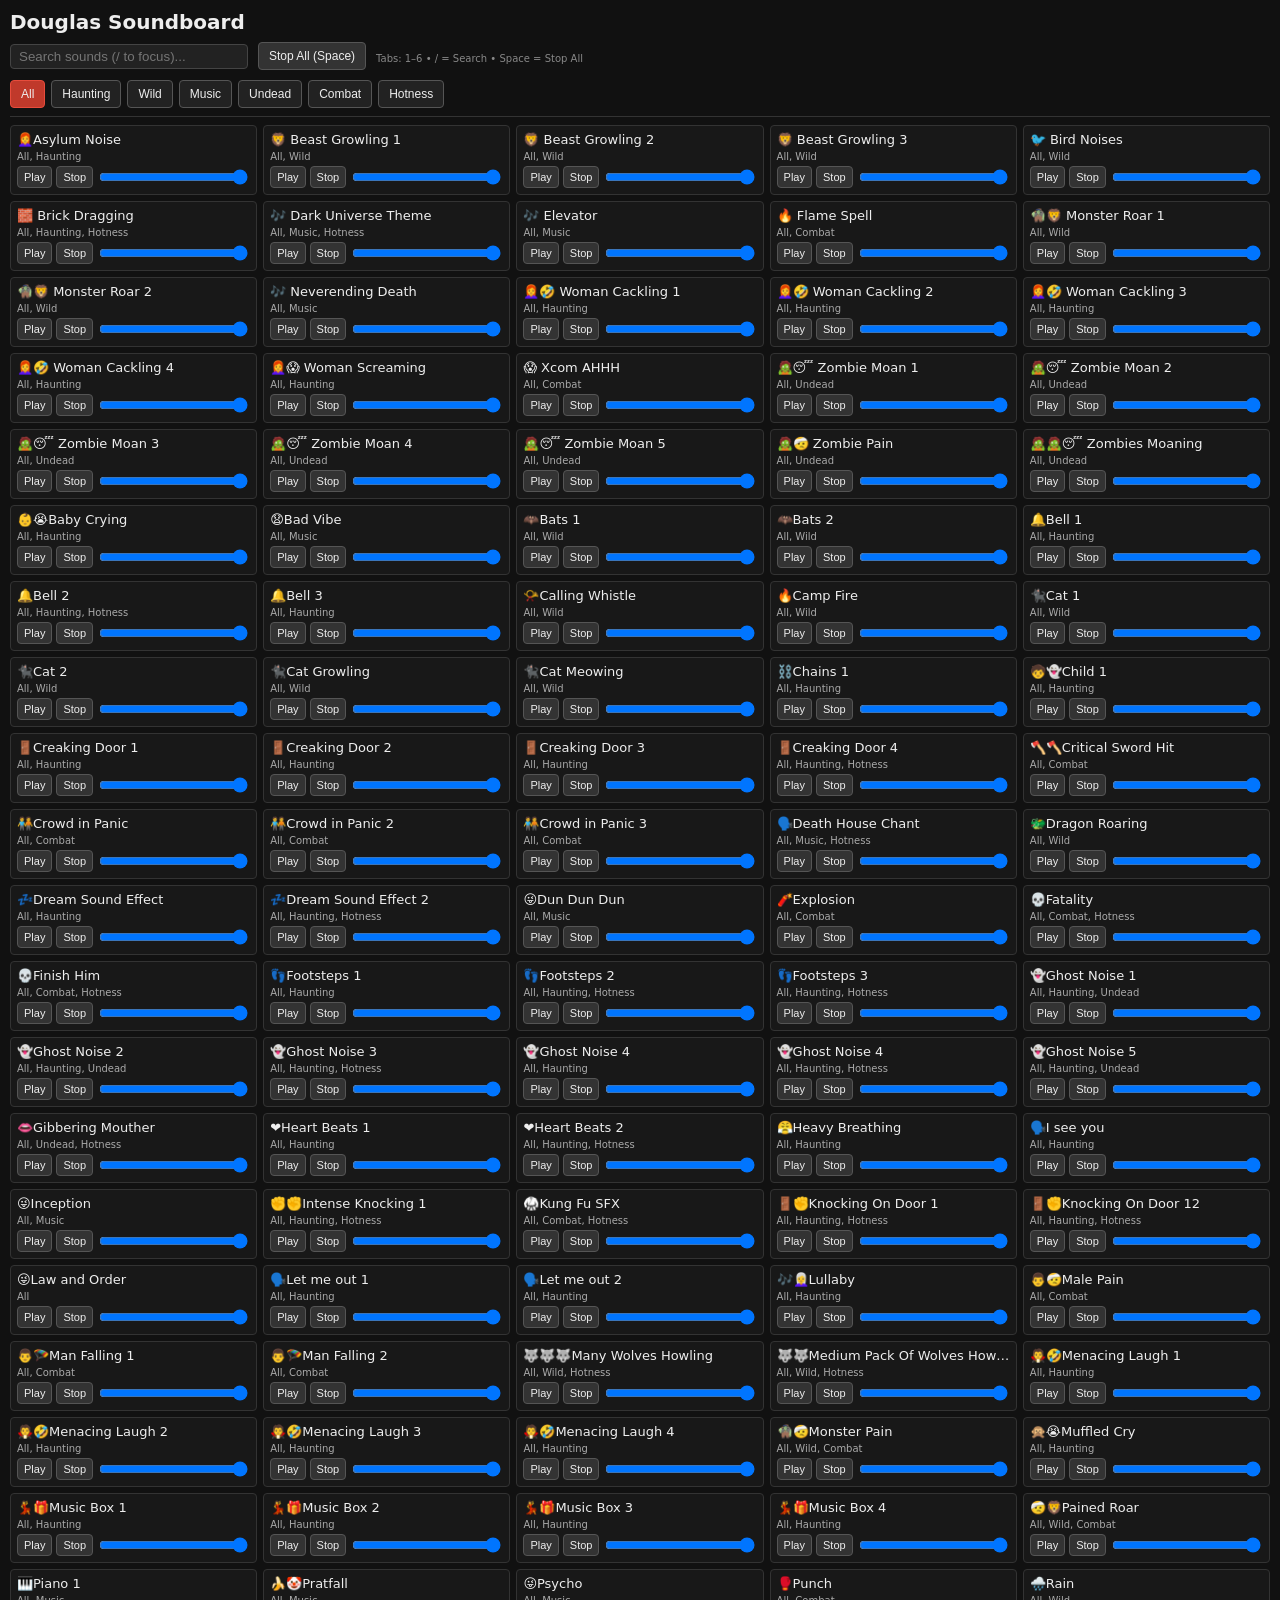
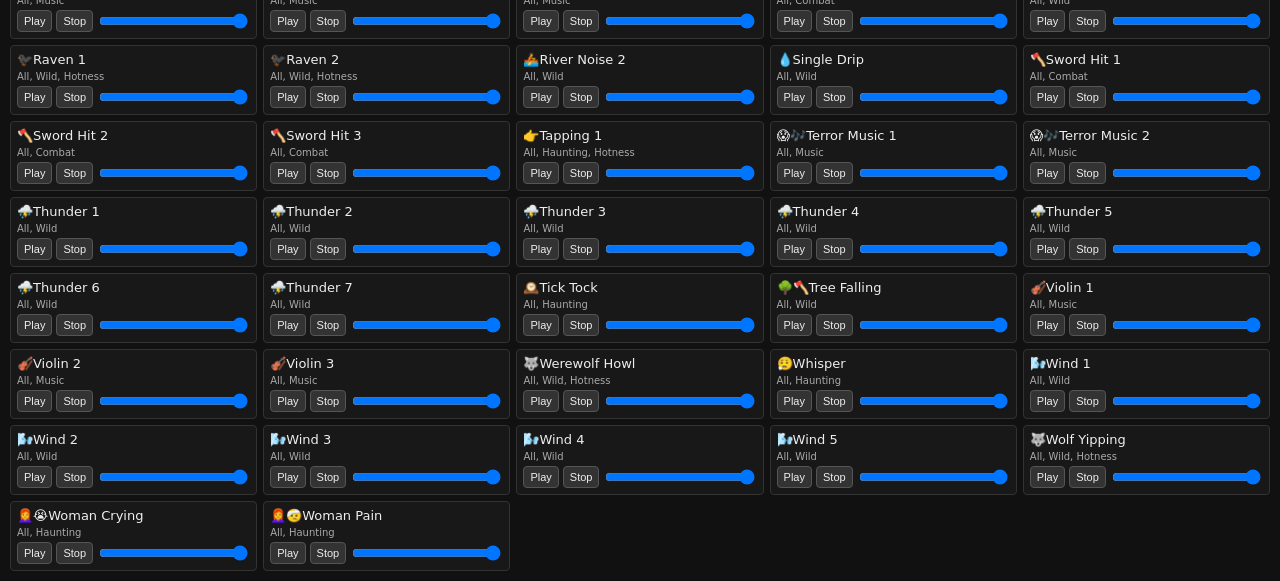
==== index.html @ 71f49f40 "Add files via upload" ====
<!DOCTYPE html>
<html lang="en">
<head>
  <meta charset="UTF-8" />
  <title>Douglas Soundboard</title>
  <style>
    body {
      background: #111;
      color: #eee;
      font-family: system-ui, -apple-system, BlinkMacSystemFont, "Segoe UI", sans-serif;
      margin: 10px;
    }

    h1 {
      margin: 0 0 8px 0;
      font-size: 20px;
    }

    .top-bar {
      display: flex;
      align-items: center;
      gap: 10px;
      margin-bottom: 10px;
      flex-wrap: wrap;
    }

    .search-input {
      padding: 4px 8px;
      border-radius: 4px;
      border: 1px solid #444;
      background: #222;
      color: #eee;
      min-width: 220px;
    }

    .button {
      padding: 6px 10px;
      border-radius: 4px;
      border: 1px solid #555;
      background: #333;
      color: #eee;
      cursor: pointer;
      font-size: 12px;
    }

    .button:hover {
      background: #555;
    }

    .tabs {
      display: flex;
      gap: 6px;
      margin-bottom: 8px;
      flex-wrap: wrap;
    }

    .tab-button {
      padding: 6px 10px;
      border-radius: 4px;
      border: 1px solid #555;
      background: #222;
      color: #eee;
      cursor: pointer;
      font-size: 12px;
    }

    .tab-button.active {
      background: #c0392b;
      border-color: #e74c3c;
    }

    .tab-button:hover {
      background: #444;
    }

    .content {
      border-top: 1px solid #333;
      padding-top: 8px;
    }

    .tab-content {
      display: none;
      gap: 6px;
      grid-template-columns: repeat(auto-fill, minmax(220px, 1fr));
    }

    .tab-content.active {
      display: grid;
    }

    .sound-card {
      background: #181818;
      border: 1px solid #333;
      border-radius: 4px;
      padding: 6px;
      display: flex;
      flex-direction: column;
      gap: 4px;
    }

    .sound-title {
      font-size: 13px;
      white-space: nowrap;
      overflow: hidden;
      text-overflow: ellipsis;
    }

    .sound-groups {
      font-size: 10px;
      color: #aaa;
    }

    .sound-controls {
      display: flex;
      align-items: center;
      gap: 4px;
    }

    .sound-controls .button {
      padding: 4px 6px;
      font-size: 11px;
    }

    .volume-slider {
      flex: 1;
    }

    .hint {
      font-size: 10px;
      color: #888;
      margin-top: 4px;
    }
  </style>
</head>
<body>
  <h1>Douglas Soundboard</h1>

  <div class="top-bar">
    <input id="search" class="search-input" type="text" placeholder="Search sounds (/ to focus)..." />
    <button class="button" onclick="stopAll()">Stop All (Space)</button>
    <span class="hint">Tabs: 1–6 • / = Search • Space = Stop All</span>
  </div>

  <div id="tabs" class="tabs"></div>

  <div class="content" id="content"></div>

  <script>
    // MASTER LIST – from your table
    // Assumes files are in the same folder; prepend a path if needed, e.g. "sounds/Baby Crying.mp3"
    const sounds = [
    { file: "Asylum Noise-girls.mp3", title: "👩‍🦰Asylum Noise", groups: ["All", "Haunting"] },
		{ file: "beast-growling-463211.mp3", title: "🦁 Beast Growling 1", groups: ["All", "Wild"] },
		{ file: "guttural-snarl-454250.mp3", title: "🦁 Beast Growling 2", groups: ["All", "Wild"] },
		{ file: "monster-growl-410553.mp3", title: "🦁 Beast Growling 3", groups: ["All", "Wild"] },
		{ file: "New-Forest Birds.wav", title: "🐦 Bird Noises", groups: ["All", "Wild"] },
		{ file: "brick-dragged-across-floor-463198.mp3", title: "🧱 Brick Dragging", groups: ["All", "Haunting", "Hotness"] },
		{ file: "Dark Universe Theme.mp3", title: "🎶 Dark Universe Theme", groups: ["All", "Music", "Hotness"] },
		{ file: "Elevator.mp3", title: "🎶 Elevator", groups: ["All", "Music"] },
		{ file: "elemental-spell-impact-flame-448566.mp3", title: "🔥 Flame Spell", groups: ["All", "Combat"] },
		{ file: "New-Monster Roar.wav", title: "🧌🦁 Monster Roar 1", groups: ["All", "Wild"] },
		{ file: "New-Monstor Roar 2.wav", title: "🧌🦁 Monster Roar 2", groups: ["All", "Wild"] },
		{ file: "Neverending Death.mp3", title: "🎶 Neverending Death", groups: ["All", "Music"] },
		{ file: "New-female Laugh 2.mp3", title: "‍👩‍🦰🤣 Woman Cackling 1", groups: ["All", "Haunting"] },
		{ file: "New-Female Laugh.mp3", title: "‍👩‍🦰🤣 Woman Cackling 2", groups: ["All", "Haunting"] },
		{ file: "evil-girl-laughing-401720.mp3", title: "‍👩‍🦰🤣 Woman Cackling 3", groups: ["All", "Haunting"] },
		{ file: "witch-laugh-401713.mp3", title: "‍👩‍🦰🤣 Woman Cackling 4", groups: ["All", "Haunting"] },
		{ file: "Scream 1.mp3", title: "‍👩‍🦰😱 Woman Screaming", groups: ["All", "Haunting"] },
		{ file: "XCOM AHHH.wav", title: "😱 Xcom AHHH", groups: ["All", "Combat"] },
		{ file: "New Zombie.wav", title: "🧟😴 Zombie Moan 1", groups: ["All", "Undead"] },
		{ file: "New-Zombie.mp3", title: "🧟😴 Zombie Moan 2", groups: ["All", "Undead"] },
		{ file: "free-zombie-moan-sounds-54824.mp3", title: "🧟😴 Zombie Moan 3", groups: ["All", "Undead"] },
		{ file: "vampire-67336.mp3", title: "🧟😴 Zombie Moan 4", groups: ["All", "Undead"] },
		{ file: "zombie-sfx-450450.mp3", title: "🧟😴 Zombie Moan 5", groups: ["All", "Undead"] },
		{ file: "New Zombie Pain.wav", title: "🧟🤕 Zombie Pain", groups: ["All", "Undead"] },
		{ file: "zombiesmoaningnofx-33905.mp3", title: "🧟🧟😴 Zombies Moaning", groups: ["All", "Undead"] },
		{ file: "Baby Crying.mp3", title: "👶😭Baby Crying", groups: ["All", "Haunting"] },
		{ file: "New-Bad Vibe.mp3", title: "😧Bad Vibe", groups: ["All", "Music"] },
		{ file: "Bats 1.mp3", title: "🦇Bats 1", groups: ["All", "Wild"] },
		{ file: "Bats 2.mp3", title: "🦇Bats 2", groups: ["All", "Wild"] },
		{ file: "Bell 1.mp3", title: "🔔Bell 1", groups: ["All", "Haunting"] },
		{ file: "New-Bell.mp3", title: "🔔Bell 2", groups: ["All", "Haunting", "Hotness"] },
		{ file: "New-Church Bell.wav", title: "🔔Bell 3", groups: ["All", "Haunting"] },
    { file: "Calling Whistle.mp3", title: "📯Calling Whistle", groups: ["All", "Wild"] },
		{ file: "New-Campfire.mp3", title: "🔥Camp Fire", groups: ["All", "Wild"] },
		{ file: "Cat 1.mp3", title: "🐈‍⬛Cat 1", groups: ["All", "Wild"] },
		{ file: "meow-sfx-405456.mp3", title: "🐈‍⬛Cat 2", groups: ["All", "Wild"] },
		{ file: "New-Cast Growling.mp3", title: "🐈‍⬛Cat Growling", groups: ["All", "Wild"] },
		{ file: "New-Cat Meow.mp3", title: "🐈‍⬛Cat Meowing", groups: ["All", "Wild"] },
		{ file: "Chains 1.mp3", title: "⛓️Chains 1", groups: ["All", "Haunting"] },
		{ file: "Child 1.mp3", title: "🧒👻Child 1", groups: ["All", "Haunting"] },
		{ file: "Creaking Door Spooky 1.mp3", title: "🚪Creaking Door  1", groups: ["All", "Haunting"] },
		{ file: "Creaking Door Spooky 2.mp3", title: "🚪Creaking Door 2", groups: ["All", "Haunting"] },
		{ file: "Creaking Door Spooky 3.mp3", title: "🚪Creaking Door 3", groups: ["All", "Haunting"] },
		{ file: "Old Door Creaking.mp3", title: "🚪Creaking Door 4", groups: ["All", "Haunting", "Hotness"] },
		{ file: "New-Sword Critical Hit.wav", title: "🪓🪓Critical Sword Hit", groups: ["All", "Combat"] },
    { file: "Crowd-in-panic.mp3", title: "🧑‍🤝‍🧑Crowd in Panic", groups: ["All", "Combat"] },
    { file: "crowd-panic-fear.mp3", title: "🧑‍🤝‍🧑Crowd in Panic 2", groups: ["All", "Combat"] },
    { file: "crowd panic.mp3", title: "🧑‍🤝‍🧑Crowd in Panic 3", groups: ["All", "Combat"] },
    { file: "He is ancient He is the land.mp3", title: "🗣️Death House Chant", groups: ["All", "Music", "Hotness"] },
		{ file: "Dragon Roaring.mp3", title: "🐲Dragon Roaring", groups: ["All", "Wild"] },
    { file: "dream-sound-effect.mp3", title: "💤Dream Sound Effect", groups: ["All", "Haunting"] },
    { file: "dream-sound-effect-downscaled.mp3", title: "💤Dream Sound Effect 2", groups: ["All", "Haunting", "Hotness"] },
		{ file: "Dun Dun Dun.mp3", title: "😜Dun Dun Dun", groups: ["All", "Music"] },
		{ file: "New-Explosion.wav", title: "🧨Explosion", groups: ["All", "Combat"] },
    { file: "Fatality.mp3", title: "💀Fatality", groups: ["All", "Combat", "Hotness"] },
    { file: "mortal_kombat_2_finish_him.mp3", title: "💀Finish Him", groups: ["All", "Combat", "Hotness"] },
		{ file: "Footsteps.mp3", title: "👣Footsteps 1", groups: ["All", "Haunting"] },
		{ file: "New Foot steps.mp3", title: "👣Footsteps 2", groups: ["All", "Haunting", "Hotness"] },
		{ file: "New Foot steps 2.mp3", title: "👣Footsteps 3", groups: ["All", "Haunting", "Hotness"] },
		{ file: "Ghost Noise 1.mp3", title: "👻Ghost Noise 1", groups: ["All", "Haunting", "Undead"] },
		{ file: "Ghost Noise 2.mp3", title: "👻Ghost Noise 2", groups: ["All", "Haunting", "Undead"] },
		{ file: "New-Ghost.mp3", title: "👻Ghost Noise 3", groups: ["All", "Haunting", "Hotness"] },
		{ file: "New_Ghost 2.mp3", title: "👻Ghost Noise 4", groups: ["All", "Haunting"] },
		{ file: "New_Ghost 2.mp3", title: "👻Ghost Noise 4", groups: ["All", "Haunting", "Hotness"] },
		{ file: "ghostly-moaning-256453.mp3", title: "👻Ghost Noise 5", groups: ["All", "Haunting", "Undead"] },
		{ file: "gibbering-mouther-shriek-98620.mp3", title: "👄Gibbering Mouther", groups: ["All", "Undead", "Hotness"] },
		{ file: "Heart Beats.mp3", title: "❤️Heart Beats 1", groups: ["All", "Haunting"] },
		{ file: "New-Heartbeat.mp3", title: "❤️Heart Beats 2", groups: ["All", "Haunting", "Hotness"] },
		{ file: "New-Breathing.mp3", title: "😤Heavy Breathing", groups: ["All", "Haunting"] },
		{ file: "i-see-you-creepy-ghost-whisper-401711.mp3", title: "🗣️I see you", groups: ["All", "Haunting"] },
		{ file: "Inception.mp3", title: "😜Inception", groups: ["All", "Music"] },
		{ file: "Intense Knocking 1.mp3", title: "✊✊Intense Knocking 1", groups: ["All", "Haunting", "Hotness"] },
    { file: "kungfu4.mp3", title: "🥋Kung Fu SFX", groups: ["All", "Combat", "Hotness"] },
		{ file: "Knocking On Door 1.mp3", title: "🚪✊Knocking On Door 1", groups: ["All", "Haunting", "Hotness"] },
		{ file: "Knocking On Door 2.mp3", title: "🚪✊Knocking On Door 12", groups: ["All", "Haunting", "Hotness"] },
		{ file: "Law and Order.mp3", title: "😜Law and Order", groups: ["All"] },
		{ file: "let-me-out-1-85865.mp3", title: "🗣️Let me out 1", groups: ["All", "Haunting"] },
		{ file: "let-me-out.mp3", title: "🗣️Let me out 2", groups: ["All", "Haunting"] },
		{ file: "strange-lullaby-28691.mp3", title: "🎶👩‍🦳Lullaby", groups: ["All", "Haunting"] },
		{ file: "New-Male Pain.wav", title: "👨🤕Male Pain", groups: ["All", "Combat"] },
		{ file: "New-Man Falling 2.mp3", title: "👨🪂Man Falling 1", groups: ["All", "Combat"] },
		{ file: "New-Man Falling.mp3", title: "👨🪂Man Falling 2", groups: ["All", "Combat"] },
		{ file: "Many Wolves Howling.mp3", title: "🐺🐺🐺Many Wolves Howling", groups: ["All", "Wild", "Hotness"] },
		{ file: "Medium Pack Of Wolves Howling.mp3", title: "🐺🐺Medium Pack Of Wolves Howling", groups: ["All", "Wild", "Hotness"] },
		{ file: "New-Laugh 2.mp3", title: "🧛🤣Menacing Laugh 1", groups: ["All", "Haunting"] },
		{ file: "New-Laugh.mp3", title: "🧛🤣Menacing Laugh 2", groups: ["All", "Haunting"] },
		{ file: "sinister-laugh-431478.mp3", title: "🧛🤣Menacing Laugh 3", groups: ["All", "Haunting"] },
		{ file: "wicked-evil-laugh-431489.mp3", title: "🧛🤣Menacing Laugh 4", groups: ["All", "Haunting"] },
		{ file: "New-Creature Pain.wav", title: "🧌🤕Monster Pain", groups: ["All", "Wild", "Combat"] },
		{ file: "New-Muffled Cry.mp3", title: "🙊😭Muffled Cry", groups: ["All", "Haunting"] },
		{ file: "New-Music Box 2.mp3", title: "💃🎁Music Box 1", groups: ["All", "Haunting"] },
		{ file: "New-Music Box 3.mp3", title: "💃🎁Music Box 2", groups: ["All", "Haunting"] },
		{ file: "New-Music Box.mp3", title: "💃🎁Music Box 3", groups: ["All", "Haunting"] },
		{ file: "scary-music-box-untuned-427401.mp3", title: "💃🎁Music Box 4", groups: ["All", "Haunting"] },
		{ file: "New-Pained Roar.wav", title: "🤕🦁Pained Roar", groups: ["All", "Wild", "Combat"] },
		{ file: "Piano 1.mp3", title: "🎹Piano 1", groups: ["All", "Music"] },
		{ file: "New-Pratfall.wav", title: "🍌🤡Pratfall", groups: ["All", "Music"] },
		{ file: "Psycho.mp3", title: "😜Psycho", groups: ["All", "Music"] },
		{ file: "New-Punch.wav", title: "🥊Punch", groups: ["All", "Combat"] },
		{ file: "New-Rain.wav", title: "🌧️Rain", groups: ["All", "Wild"] },
		{ file: "Raven 1.mp3", title: "🐦‍⬛Raven 1", groups: ["All", "Wild", "Hotness"] },
		{ file: "Raven 2.mp3", title: "🐦‍⬛Raven 2", groups: ["All", "Wild", "Hotness"] },
		{ file: "New-River.wav", title: "🚣River Noise 2", groups: ["All", "Wild"] },
		{ file: "New-Wet Plop.wav", title: "💧Single Drip", groups: ["All", "Wild"] },
		{ file: "New-Sword Hit 2.mp3", title: "🪓Sword Hit 1", groups: ["All", "Combat"] },
		{ file: "New-Sword Hit.wav", title: "🪓Sword Hit 2", groups: ["All", "Combat"] },
		{ file: "New-Flesh.mp3", title: "🪓Sword Hit 3", groups: ["All", "Combat"] },
		{ file: "Tapping 1.mp3", title: "👉Tapping 1", groups: ["All", "Haunting", "Hotness"] },
		{ file: "New-Terror.wav", title: "😱🎶Terror Music 1", groups: ["All", "Music"] },
		{ file: "New-Transition 2.wav", title: "😱🎶Terror Music 2", groups: ["All", "Music"] },
		{ file: "Thunder 1.mp3", title: "⛈️Thunder 1", groups: ["All", "Wild"] },
		{ file: "Thunder 2.mp3", title: "⛈️Thunder 2", groups: ["All", "Wild"] },
		{ file: "Thunder 3.mp3", title: "⛈️Thunder 3", groups: ["All", "Wild"] },
		{ file: "Thunder 4.mp3", title: "⛈️Thunder 4", groups: ["All", "Wild"] },
		{ file: "Thunder 5.mp3", title: "⛈️Thunder 5", groups: ["All", "Wild"] },
		{ file: "Thunder 6.mp3", title: "⛈️Thunder 6", groups: ["All", "Wild"] },
		{ file: "dry-thunder-rumble-459101.mp3", title: "⛈️Thunder 7", groups: ["All", "Wild"] },
		{ file: "New-Tick Tock.wav", title: "🕰️Tick Tock", groups: ["All", "Haunting"] },
		{ file: "New-Tree Falling.mp3", title: "🌳🪓Tree Falling", groups: ["All", "Wild"] },
		{ file: "Violin 1.mp3", title: "🎻Violin 1", groups: ["All", "Music"] },
		{ file: "Violin 2.mp3", title: "🎻Violin 2", groups: ["All", "Music"] },
		{ file: "Violin 3.mp3", title: "🎻Violin 3", groups: ["All", "Music"] },
		{ file: "Werewolf Howl.mp3", title: "🐺Werewolf Howl", groups: ["All", "Wild", "Hotness"] },
		{ file: "New-Whisper.mp3", title: "😮‍💨Whisper", groups: ["All", "Haunting"] },
		{ file: "Wind 1.mp3", title: "🌬️Wind 1", groups: ["All", "Wild"] },
		{ file: "New-Wind.mp3", title: "🌬️Wind 2", groups: ["All", "Wild"] },
		{ file: "cemetery-wind-467488.mp3", title: "🌬️Wind 3", groups: ["All", "Wild"] },
		{ file: "spooky-wind-429221.mp3", title: "🌬️Wind 4", groups: ["All", "Wild"] },
		{ file: "winter-landscape-447500.mp3", title: "🌬️Wind 5", groups: ["All", "Wild"] },
		{ file: "Wolf Yipping.mp3", title: "🐺Wolf Yipping", groups: ["All", "Wild", "Hotness"] },
		{ file: "Crying.mp3", title: "👩‍🦰😭Woman Crying", groups: ["All", "Haunting"] },
		{ file: "New-Female Pain.wav", title: "👩‍🦰🤕Woman Pain", groups: ["All", "Haunting"] }
    ];

    const GROUP_ORDER = ["All", "Haunting", "Wild", "Music", "Undead", "Combat", "Hotness"];

    const audioState = new Map(); // key: index, value: { audio, volume }

    function getOrCreateAudio(index) {
      let state = audioState.get(index);
      if (!state) {
        const audio = new Audio(sounds[index].file);
        audio.volume = 1;
        state = { audio, volume: 1 };
        audioState.set(index, state);
      }
      return state;
    }

    function playSound(index) {
      const state = getOrCreateAudio(index);
      state.audio.currentTime = 0;
      state.audio.play();
    }

    function stopSound(index) {
      const state = audioState.get(index);
      if (state) {
        state.audio.pause();
        state.audio.currentTime = 0;
      }
    }

    function setVolume(index, value) {
      const state = getOrCreateAudio(index);
      state.volume = value;
      state.audio.volume = value;
    }

    function stopAll() {
      audioState.forEach(state => {
        state.audio.pause();
        state.audio.currentTime = 0;
      });
    }

    function buildUI() {
      const tabsDiv = document.getElementById("tabs");
      const contentDiv = document.getElementById("content");

      // Determine which groups actually exist
      const groupsPresent = new Set();
      sounds.forEach(s => s.groups.forEach(g => groupsPresent.add(g)));

      const groups = GROUP_ORDER.filter(g => groupsPresent.has(g));

      // Build tabs
      tabsDiv.innerHTML = groups.map((g, i) =>
        `<button class="tab-button" data-group="${g}" onclick="showTab('${g}')" data-index="${i}">${g}</button>`
      ).join("");

      // Build content per group
      contentDiv.innerHTML = groups.map(g => {
        const groupSounds = sounds
          .map((s, idx) => ({ ...s, idx }))
          .filter(s => s.groups.includes(g));

        const cards = groupSounds.map(s => `
          <div class="sound-card" data-sound-index="${s.idx}">
            <div class="sound-title" title="${s.title}">${s.title}</div>
            <div class="sound-groups">${s.groups.join(", ")}</div>
            <div class="sound-controls">
              <button class="button" onclick="playSound(${s.idx})">Play</button>
              <button class="button" onclick="stopSound(${s.idx})">Stop</button>
              <input class="volume-slider" type="range" min="0" max="1" step="0.01"
                     value="1" oninput="setVolume(${s.idx}, parseFloat(this.value))" />
            </div>
          </div>
        `).join("");

        return `<div class="tab-content" id="tab-${g}">${cards}</div>`;
      }).join("");

      if (groups.length > 0) {
        showTab(groups[0]);
      }
    }

    function showTab(group) {
      const allTabs = document.querySelectorAll(".tab-button");
      const allContents = document.querySelectorAll(".tab-content");

      allTabs.forEach(btn => {
        btn.classList.toggle("active", btn.getAttribute("data-group") === group);
      });

      allContents.forEach(div => {
        div.classList.toggle("active", div.id === `tab-${group}`);
      });

      currentTab = group;
    }

    let currentTab = null;

    function applySearch() {
      const query = document.getElementById("search").value.trim().toLowerCase();

      const allCards = document.querySelectorAll(".sound-card");
      if (!query) {
        // Show all cards in the active tab
        allCards.forEach(card => {
          card.style.display = "";
        });
        return;
      }

      allCards.forEach(card => {
        const idx = parseInt(card.getAttribute("data-sound-index"), 10);
        const s = sounds[idx];
        const haystack = (s.title + " " + s.file + " " + s.groups.join(" ")).toLowerCase();
        card.style.display = haystack.includes(query) ? "" : "none";
      });
    }

    // Keyboard shortcuts
    document.addEventListener("keydown", (e) => {
      const activeElement = document.activeElement;
      const isTyping = activeElement && (activeElement.tagName === "INPUT" || activeElement.tagName === "TEXTAREA");

      if (e.key === "/" && !isTyping) {
        e.preventDefault();
        document.getElementById("search").focus();
        document.getElementById("search").select();
        return;
      }

      if (e.code === "Space" && !isTyping) {
        e.preventDefault();
        stopAll();
        return;
      }

      // 1–6 for tabs
      if (!isTyping && e.key >= "1" && e.key <= "6") {
        const index = parseInt(e.key, 10) - 1;
        const tabs = document.querySelectorAll(".tab-button");
        if (tabs[index]) {
          const group = tabs[index].getAttribute("data-group");
          showTab(group);
        }
      }
    });

    document.getElementById("search").addEventListener("input", applySearch);

    window.onload = buildUI;
  </script>
</body>
</html>
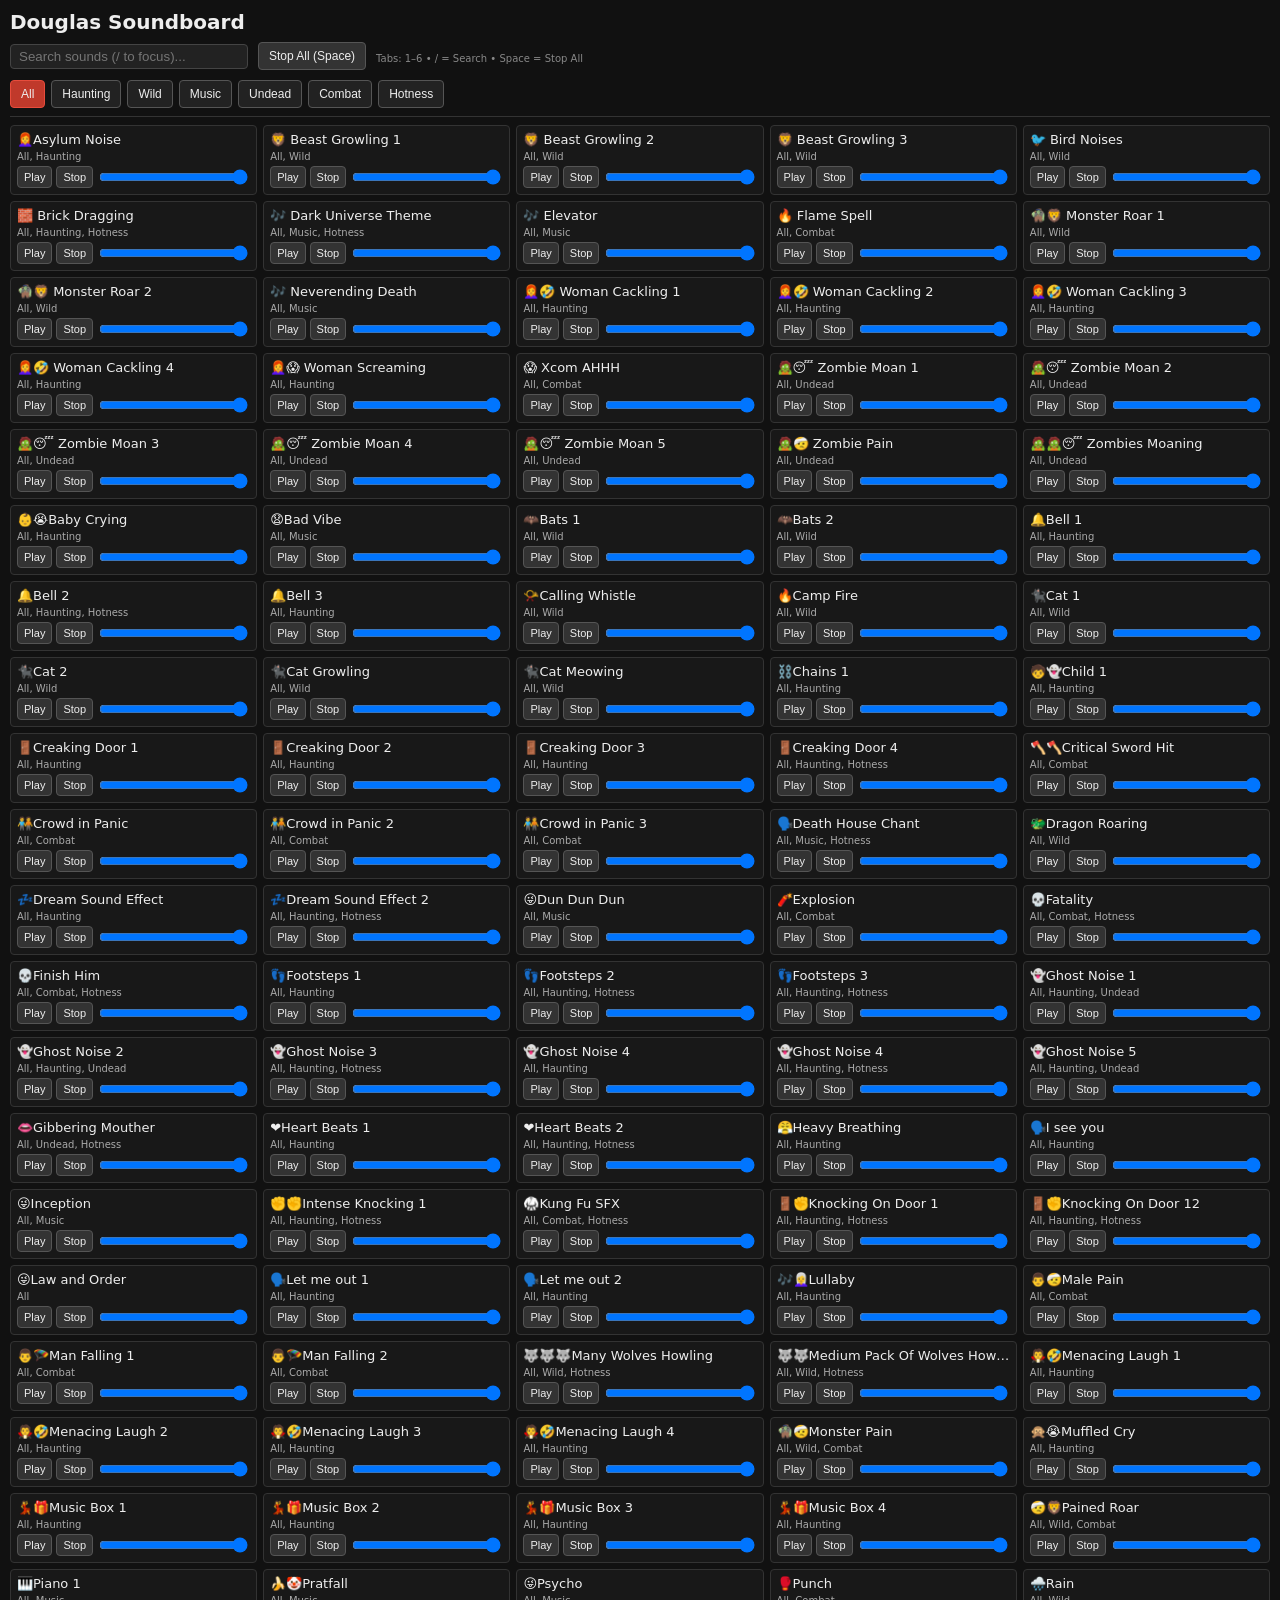
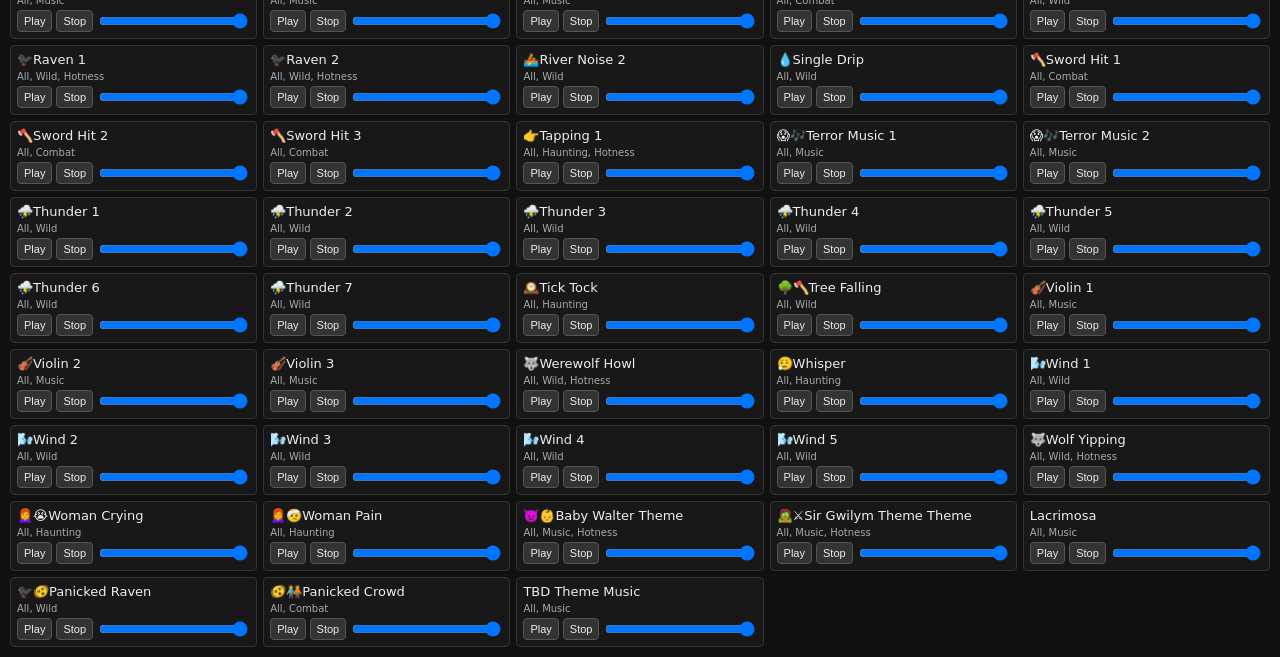
==== commit 128698f4: "Update print statement from 'Hello' to 'Goodbye'" ====
--- a/index.html
+++ b/index.html
@@ -280,7 +280,13 @@
 		{ file: "winter-landscape-447500.mp3", title: "🌬️Wind 5", groups: ["All", "Wild"] },
 		{ file: "Wolf Yipping.mp3", title: "🐺Wolf Yipping", groups: ["All", "Wild", "Hotness"] },
 		{ file: "Crying.mp3", title: "👩‍🦰😭Woman Crying", groups: ["All", "Haunting"] },
-		{ file: "New-Female Pain.wav", title: "👩‍🦰🤕Woman Pain", groups: ["All", "Haunting"] }
+		{ file: "New-Female Pain.wav", title: "👩‍🦰🤕Woman Pain", groups: ["All", "Haunting"] },
+    { file: "Baby Walter.mp3", title: "👿👶Baby Walter Theme", groups:["All","Music","Hotness"]},
+    { file: "GUARDIANS AT THE GATE.mp3", title: "🧟⚔️Sir Gwilym Theme Theme", groups:["All","Music","Hotness"]},
+    { file: "Lacrimosa.mp3", title: "Lacrimosa", groups:["All","Music"]},
+    { file: "mish7913-hooded-crow-panic-cawing-217458.mp3", title: "🐦‍⬛🫨Panicked Raven", groups:["All","Wild"]},
+    { file: "time-traveling-city-crowd-panic-scream-1-390796.mp3", title: "🫨🧑‍🤝‍🧑Panicked Crowd", groups:["All","Combat"]},
+    { file: "Two Steps from Hell.mp3", title: "TBD Theme Music", groups:["All","Music"]}
     ];
 
     const GROUP_ORDER = ["All", "Haunting", "Wild", "Music", "Undead", "Combat", "Hotness"];
@@ -438,4 +444,4 @@
     window.onload = buildUI;
   </script>
 </body>
-</html>	+</html>	
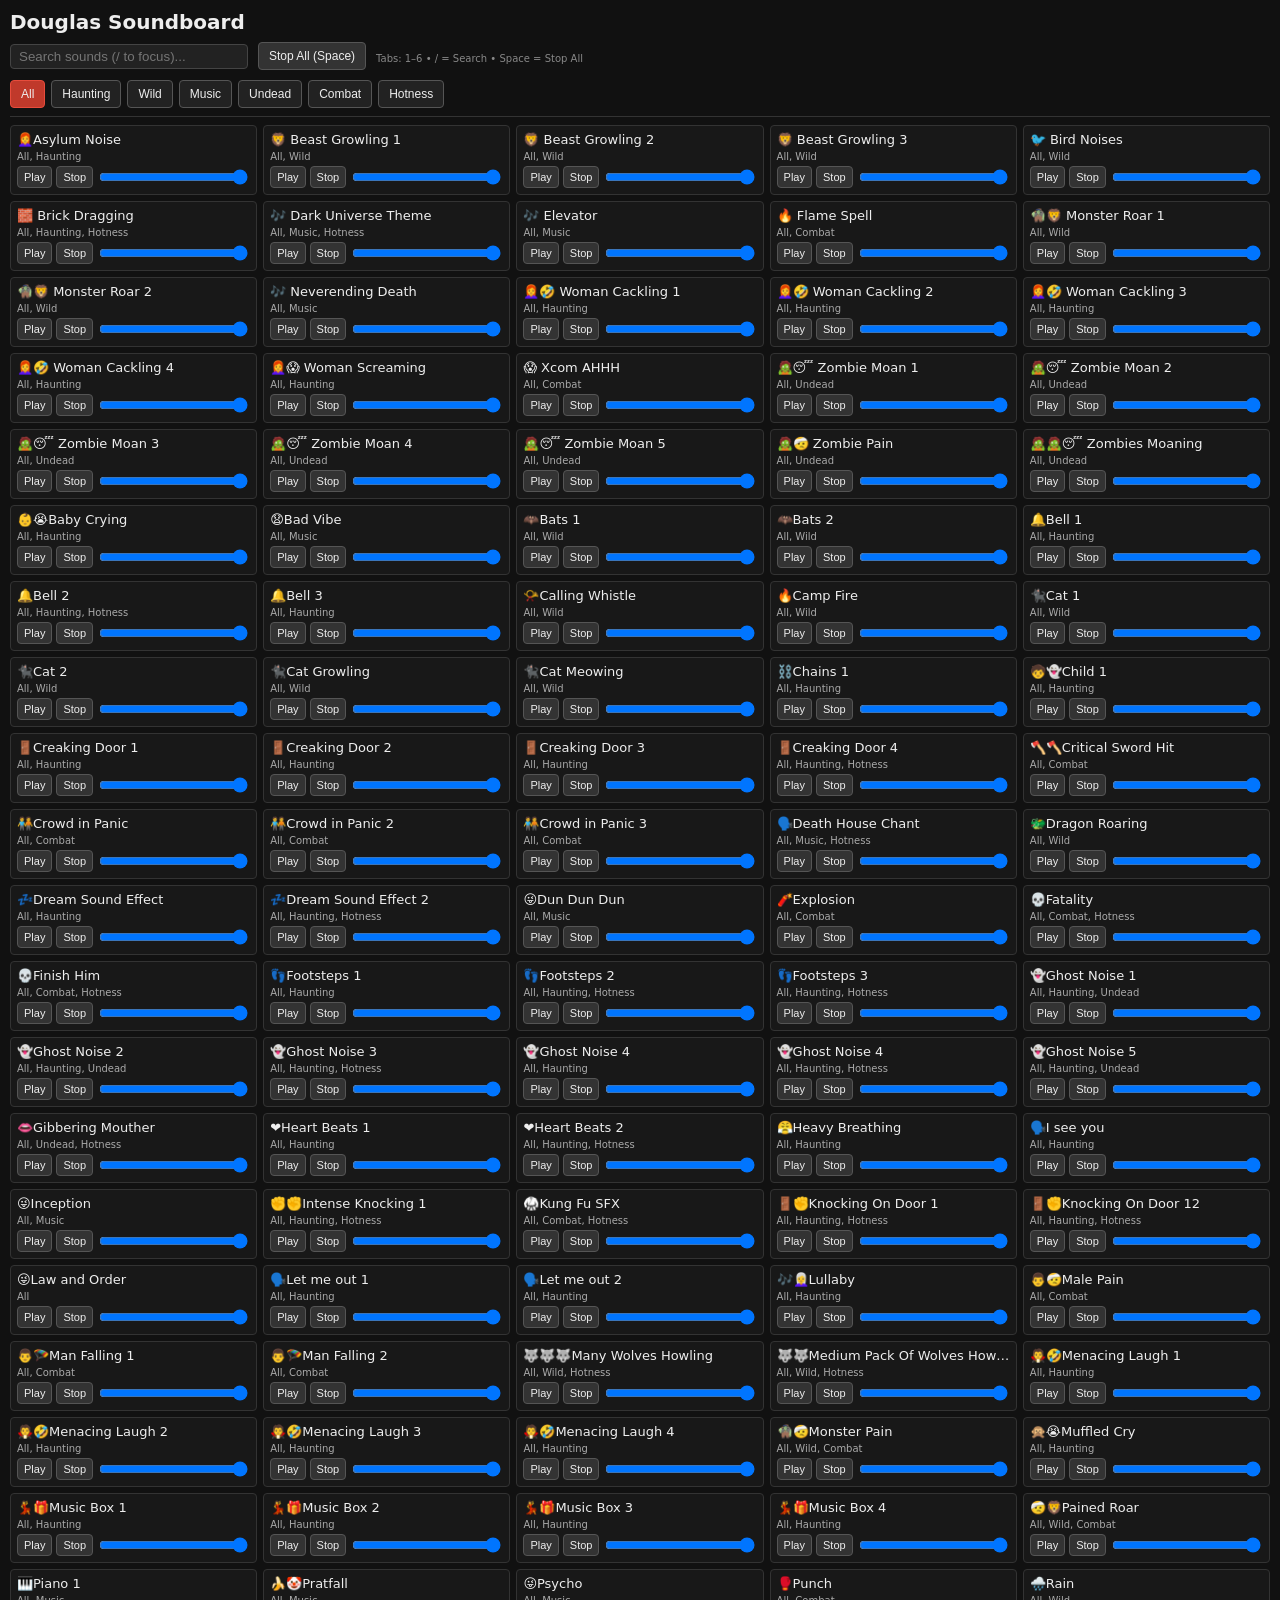
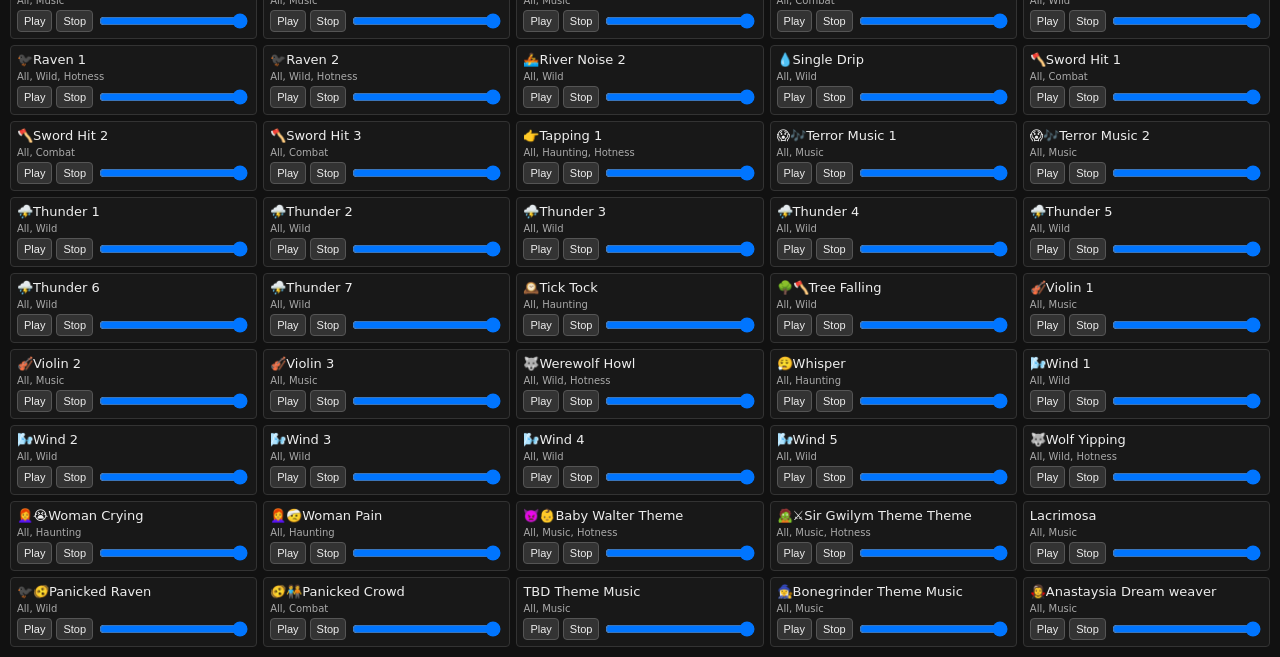
==== commit 79d94a53: "Update print statement from 'Hello' to 'Goodbye'" ====
--- a/index.html
+++ b/index.html
@@ -149,7 +149,7 @@
     // MASTER LIST – from your table
     // Assumes files are in the same folder; prepend a path if needed, e.g. "sounds/Baby Crying.mp3"
     const sounds = [
-    { file: "Asylum Noise-girls.mp3", title: "👩‍🦰Asylum Noise", groups: ["All", "Haunting"] },
+    	{ file: "Asylum Noise-girls.mp3", title: "👩‍🦰Asylum Noise", groups: ["All", "Haunting"] },
 		{ file: "beast-growling-463211.mp3", title: "🦁 Beast Growling 1", groups: ["All", "Wild"] },
 		{ file: "guttural-snarl-454250.mp3", title: "🦁 Beast Growling 2", groups: ["All", "Wild"] },
 		{ file: "monster-growl-410553.mp3", title: "🦁 Beast Growling 3", groups: ["All", "Wild"] },
@@ -181,7 +181,7 @@
 		{ file: "Bell 1.mp3", title: "🔔Bell 1", groups: ["All", "Haunting"] },
 		{ file: "New-Bell.mp3", title: "🔔Bell 2", groups: ["All", "Haunting", "Hotness"] },
 		{ file: "New-Church Bell.wav", title: "🔔Bell 3", groups: ["All", "Haunting"] },
-    { file: "Calling Whistle.mp3", title: "📯Calling Whistle", groups: ["All", "Wild"] },
+    	{ file: "Calling Whistle.mp3", title: "📯Calling Whistle", groups: ["All", "Wild"] },
 		{ file: "New-Campfire.mp3", title: "🔥Camp Fire", groups: ["All", "Wild"] },
 		{ file: "Cat 1.mp3", title: "🐈‍⬛Cat 1", groups: ["All", "Wild"] },
 		{ file: "meow-sfx-405456.mp3", title: "🐈‍⬛Cat 2", groups: ["All", "Wild"] },
@@ -194,17 +194,17 @@
 		{ file: "Creaking Door Spooky 3.mp3", title: "🚪Creaking Door 3", groups: ["All", "Haunting"] },
 		{ file: "Old Door Creaking.mp3", title: "🚪Creaking Door 4", groups: ["All", "Haunting", "Hotness"] },
 		{ file: "New-Sword Critical Hit.wav", title: "🪓🪓Critical Sword Hit", groups: ["All", "Combat"] },
-    { file: "Crowd-in-panic.mp3", title: "🧑‍🤝‍🧑Crowd in Panic", groups: ["All", "Combat"] },
-    { file: "crowd-panic-fear.mp3", title: "🧑‍🤝‍🧑Crowd in Panic 2", groups: ["All", "Combat"] },
-    { file: "crowd panic.mp3", title: "🧑‍🤝‍🧑Crowd in Panic 3", groups: ["All", "Combat"] },
-    { file: "He is ancient He is the land.mp3", title: "🗣️Death House Chant", groups: ["All", "Music", "Hotness"] },
+    	{ file: "Crowd-in-panic.mp3", title: "🧑‍🤝‍🧑Crowd in Panic", groups: ["All", "Combat"] },
+    	{ file: "crowd-panic-fear.mp3", title: "🧑‍🤝‍🧑Crowd in Panic 2", groups: ["All", "Combat"] },
+    	{ file: "crowd panic.mp3", title: "🧑‍🤝‍🧑Crowd in Panic 3", groups: ["All", "Combat"] },
+    	{ file: "He is ancient He is the land.mp3", title: "🗣️Death House Chant", groups: ["All", "Music", "Hotness"] },
 		{ file: "Dragon Roaring.mp3", title: "🐲Dragon Roaring", groups: ["All", "Wild"] },
-    { file: "dream-sound-effect.mp3", title: "💤Dream Sound Effect", groups: ["All", "Haunting"] },
-    { file: "dream-sound-effect-downscaled.mp3", title: "💤Dream Sound Effect 2", groups: ["All", "Haunting", "Hotness"] },
+    	{ file: "dream-sound-effect.mp3", title: "💤Dream Sound Effect", groups: ["All", "Haunting"] },
+    	{ file: "dream-sound-effect-downscaled.mp3", title: "💤Dream Sound Effect 2", groups: ["All", "Haunting", "Hotness"] },
 		{ file: "Dun Dun Dun.mp3", title: "😜Dun Dun Dun", groups: ["All", "Music"] },
 		{ file: "New-Explosion.wav", title: "🧨Explosion", groups: ["All", "Combat"] },
-    { file: "Fatality.mp3", title: "💀Fatality", groups: ["All", "Combat", "Hotness"] },
-    { file: "mortal_kombat_2_finish_him.mp3", title: "💀Finish Him", groups: ["All", "Combat", "Hotness"] },
+    	{ file: "Fatality.mp3", title: "💀Fatality", groups: ["All", "Combat", "Hotness"] },
+    	{ file: "mortal_kombat_2_finish_him.mp3", title: "💀Finish Him", groups: ["All", "Combat", "Hotness"] },
 		{ file: "Footsteps.mp3", title: "👣Footsteps 1", groups: ["All", "Haunting"] },
 		{ file: "New Foot steps.mp3", title: "👣Footsteps 2", groups: ["All", "Haunting", "Hotness"] },
 		{ file: "New Foot steps 2.mp3", title: "👣Footsteps 3", groups: ["All", "Haunting", "Hotness"] },
@@ -221,7 +221,7 @@
 		{ file: "i-see-you-creepy-ghost-whisper-401711.mp3", title: "🗣️I see you", groups: ["All", "Haunting"] },
 		{ file: "Inception.mp3", title: "😜Inception", groups: ["All", "Music"] },
 		{ file: "Intense Knocking 1.mp3", title: "✊✊Intense Knocking 1", groups: ["All", "Haunting", "Hotness"] },
-    { file: "kungfu4.mp3", title: "🥋Kung Fu SFX", groups: ["All", "Combat", "Hotness"] },
+    	{ file: "kungfu4.mp3", title: "🥋Kung Fu SFX", groups: ["All", "Combat", "Hotness"] },
 		{ file: "Knocking On Door 1.mp3", title: "🚪✊Knocking On Door 1", groups: ["All", "Haunting", "Hotness"] },
 		{ file: "Knocking On Door 2.mp3", title: "🚪✊Knocking On Door 12", groups: ["All", "Haunting", "Hotness"] },
 		{ file: "Law and Order.mp3", title: "😜Law and Order", groups: ["All"] },
@@ -281,12 +281,14 @@
 		{ file: "Wolf Yipping.mp3", title: "🐺Wolf Yipping", groups: ["All", "Wild", "Hotness"] },
 		{ file: "Crying.mp3", title: "👩‍🦰😭Woman Crying", groups: ["All", "Haunting"] },
 		{ file: "New-Female Pain.wav", title: "👩‍🦰🤕Woman Pain", groups: ["All", "Haunting"] },
-    { file: "Baby Walter.mp3", title: "👿👶Baby Walter Theme", groups:["All","Music","Hotness"]},
-    { file: "GUARDIANS AT THE GATE.mp3", title: "🧟⚔️Sir Gwilym Theme Theme", groups:["All","Music","Hotness"]},
-    { file: "Lacrimosa.mp3", title: "Lacrimosa", groups:["All","Music"]},
-    { file: "mish7913-hooded-crow-panic-cawing-217458.mp3", title: "🐦‍⬛🫨Panicked Raven", groups:["All","Wild"]},
-    { file: "time-traveling-city-crowd-panic-scream-1-390796.mp3", title: "🫨🧑‍🤝‍🧑Panicked Crowd", groups:["All","Combat"]},
-    { file: "Two Steps from Hell.mp3", title: "TBD Theme Music", groups:["All","Music"]}
+    	{ file: "Baby Walter.mp3", title: "👿👶Baby Walter Theme", groups:["All","Music","Hotness"]},
+    	{ file: "GUARDIANS AT THE GATE.mp3", title: "🧟⚔️Sir Gwilym Theme Theme", groups:["All","Music","Hotness"]},
+    	{ file: "Lacrimosa.mp3", title: "Lacrimosa", groups:["All","Music"]},
+    	{ file: "mish7913-hooded-crow-panic-cawing-217458.mp3", title: "🐦‍⬛🫨Panicked Raven", groups:["All","Wild"]},
+    	{ file: "time-traveling-city-crowd-panic-scream-1-390796.mp3", title: "🫨🧑‍🤝‍🧑Panicked Crowd", groups:["All","Combat"]},
+    	{ file: "Two Steps from Hell.mp3", title: "TBD Theme Music", groups:["All","Music"]},
+		{ file: "Bonegrinder.mp3", title: "🧙‍♀️Bonegrinder Theme Music", groups:["All","Music"]},
+		{ file: "Dreamweaver.mp3", title: "🧛‍♀️Anastaysia Dream weaver", groups:["All","Music"]}
     ];
 
     const GROUP_ORDER = ["All", "Haunting", "Wild", "Music", "Undead", "Combat", "Hotness"];
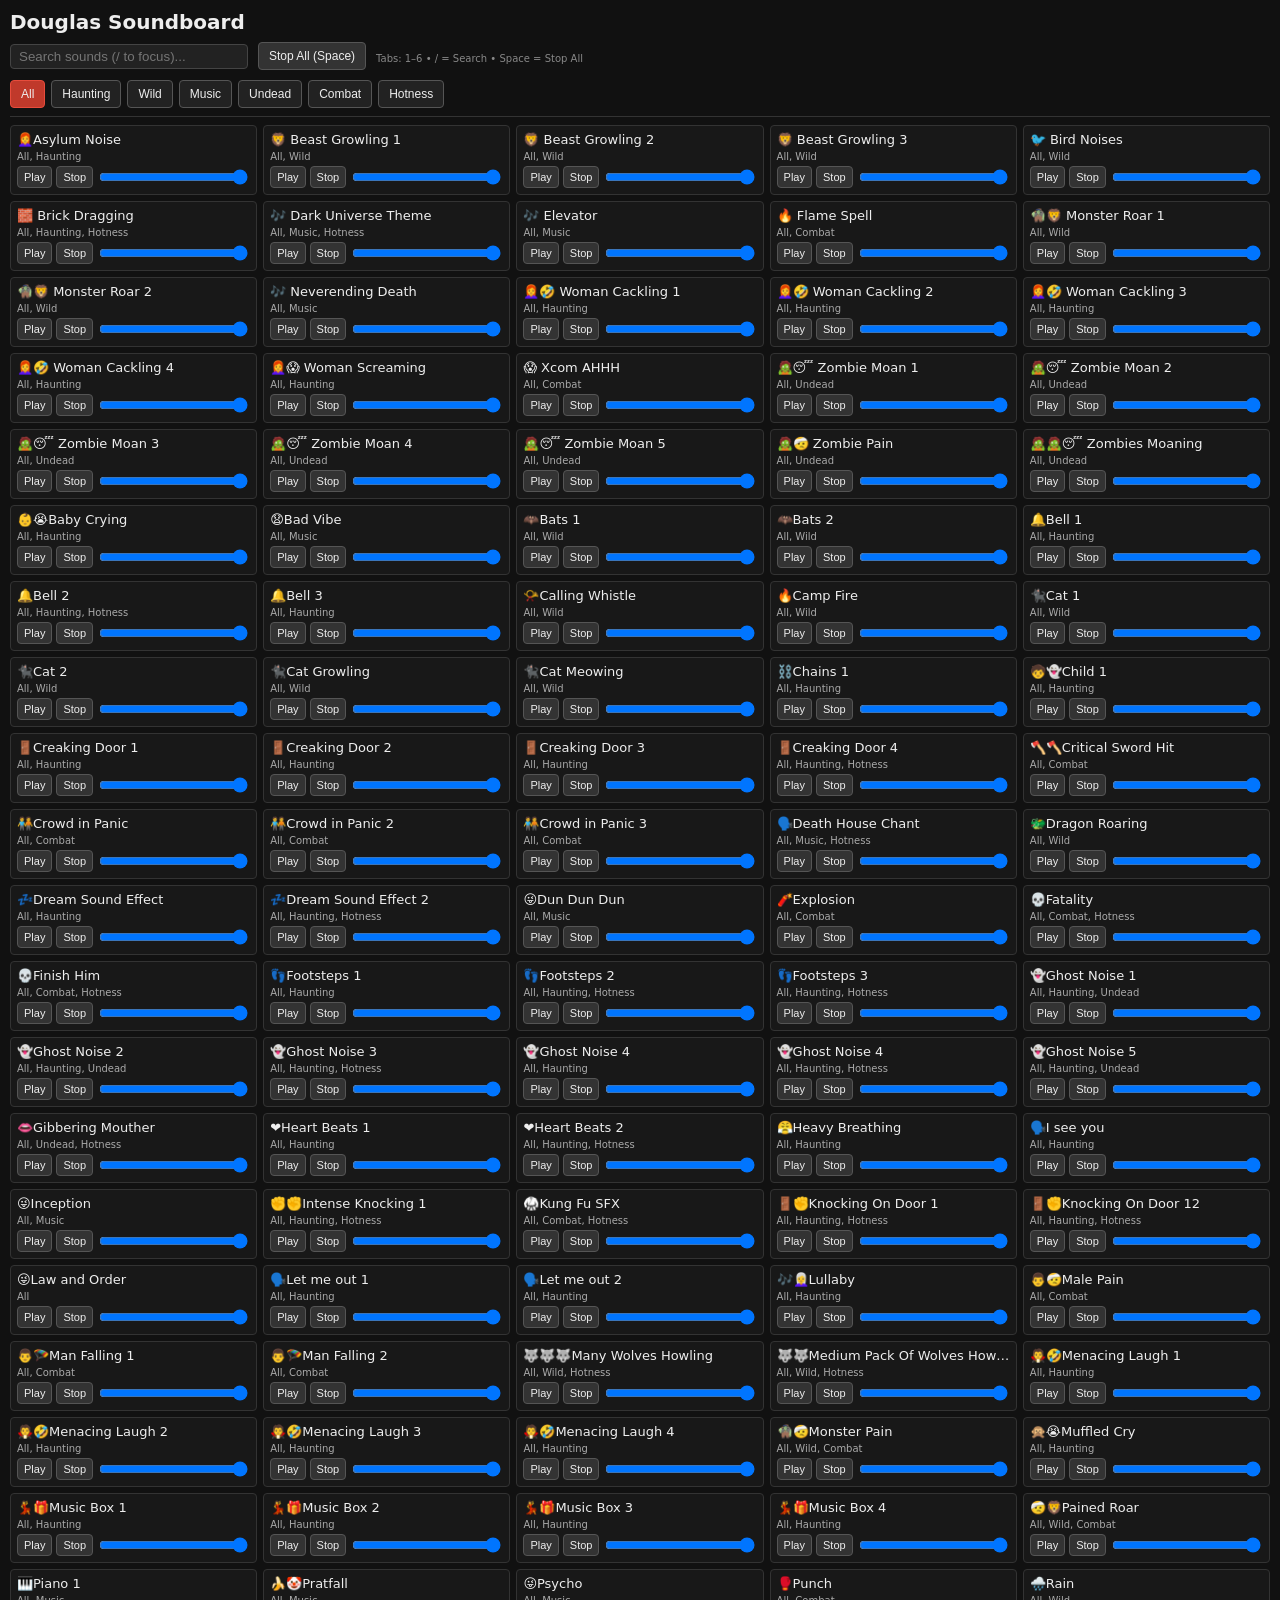
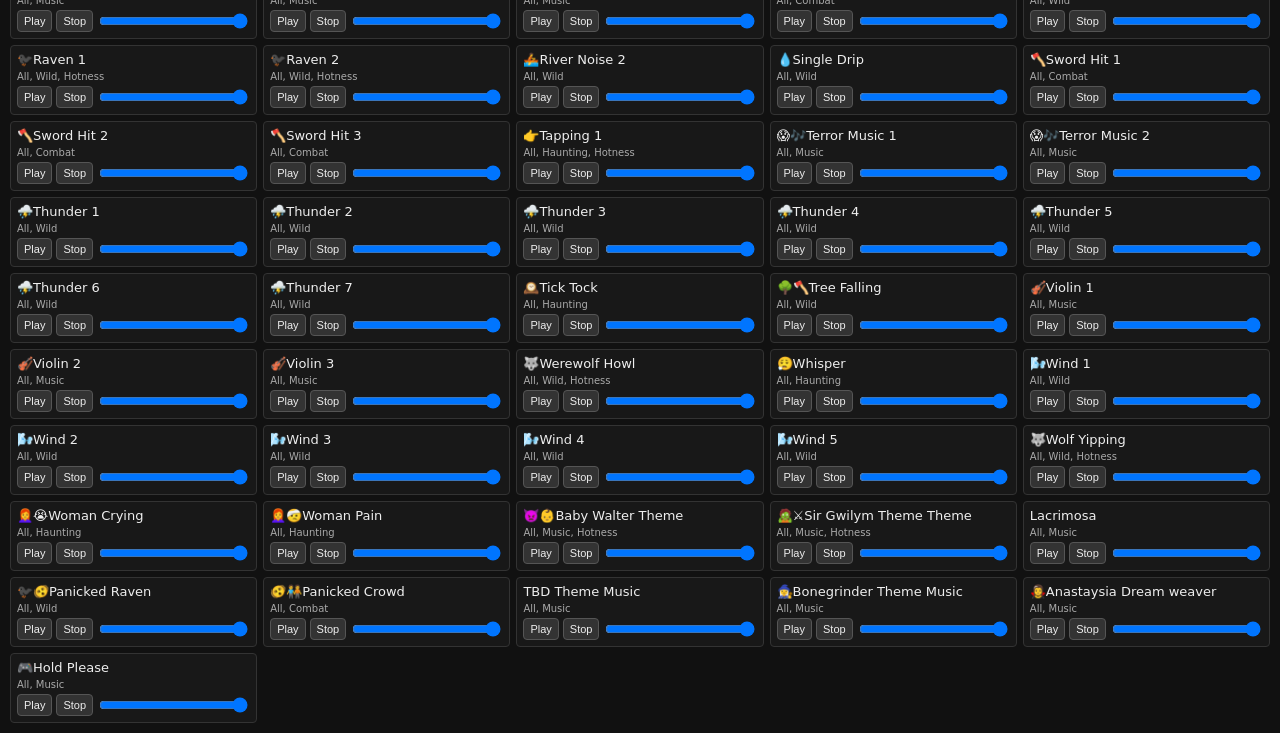
==== commit 3e500f34: "Update fmt.Println message from 'Hello' to 'Goodbye'" ====
--- a/index.html
+++ b/index.html
@@ -287,8 +287,9 @@
     	{ file: "mish7913-hooded-crow-panic-cawing-217458.mp3", title: "🐦‍⬛🫨Panicked Raven", groups:["All","Wild"]},
     	{ file: "time-traveling-city-crowd-panic-scream-1-390796.mp3", title: "🫨🧑‍🤝‍🧑Panicked Crowd", groups:["All","Combat"]},
     	{ file: "Two Steps from Hell.mp3", title: "TBD Theme Music", groups:["All","Music"]},
-		{ file: "Bonegrinder.mp3", title: "🧙‍♀️Bonegrinder Theme Music", groups:["All","Music"]},
-		{ file: "Dreamweaver.mp3", title: "🧛‍♀️Anastaysia Dream weaver", groups:["All","Music"]}
+		{ file: "Bongrinder.mp3", title: "🧙‍♀️Bonegrinder Theme Music", groups:["All","Music"]},
+		{ file: "Dreamweaver.mp3", title: "🧛‍♀️Anastaysia Dream weaver", groups:["All","Music"]},
+		{ file: "WII MII Hold Music.mp3", title: "🎮Hold Please", groups:["All","Music"]}
     ];
 
     const GROUP_ORDER = ["All", "Haunting", "Wild", "Music", "Undead", "Combat", "Hotness"];
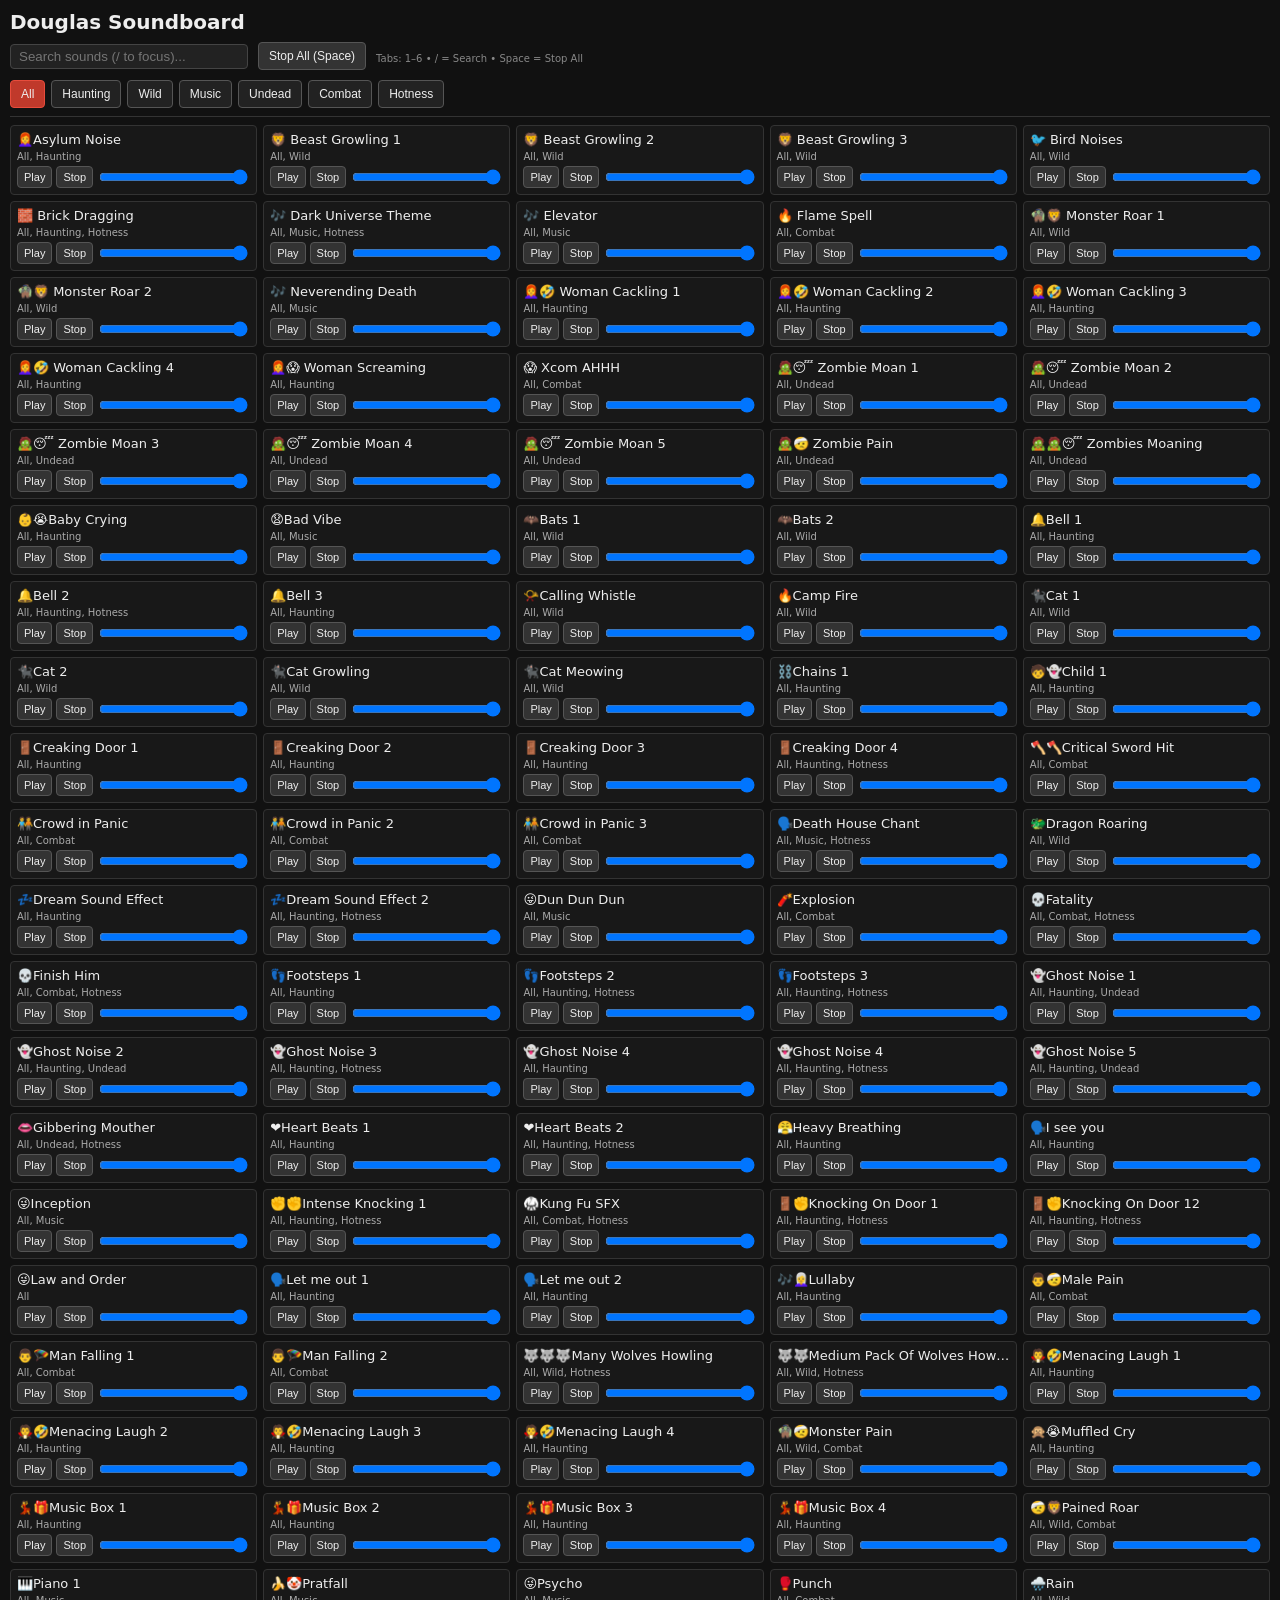
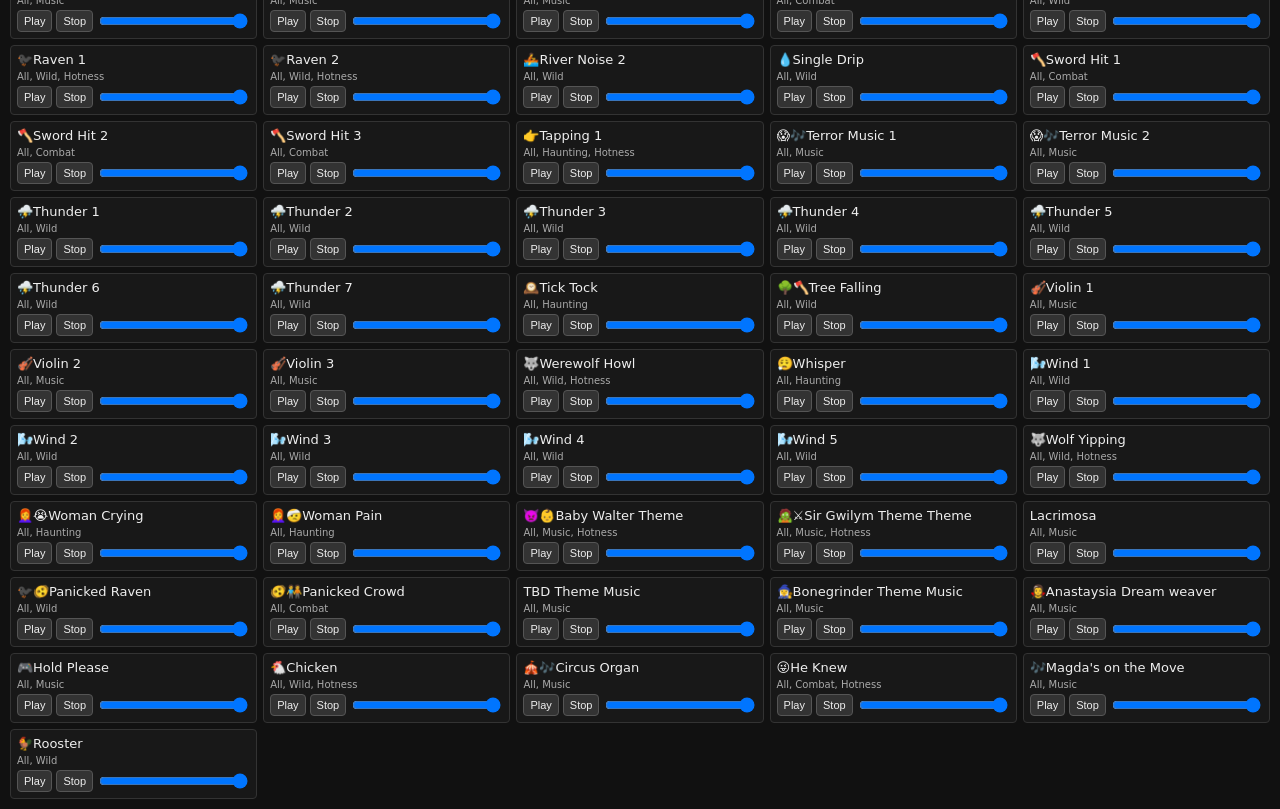
==== commit 1be66289: "Add new soundboard clips" ====
--- a/index.html
+++ b/index.html
@@ -289,7 +289,12 @@
     	{ file: "Two Steps from Hell.mp3", title: "TBD Theme Music", groups:["All","Music"]},
 		{ file: "Bongrinder.mp3", title: "🧙‍♀️Bonegrinder Theme Music", groups:["All","Music"]},
 		{ file: "Dreamweaver.mp3", title: "🧛‍♀️Anastaysia Dream weaver", groups:["All","Music"]},
-		{ file: "WII MII Hold Music.mp3", title: "🎮Hold Please", groups:["All","Music"]}
+		{ file: "WII MII Hold Music.mp3", title: "🎮Hold Please", groups:["All","Music"]},
+		{ file: "Chicken.mp3", title: "🐔Chicken", groups: ["All", "Wild", "Hotness"] },
+		{ file: "Circus Organ.mp3", title: "🎪🎶Circus Organ", groups: ["All", "Music"] },
+		{ file: "It-was-at-this-moment-that-he-knew-he-f_cked-up.mp3", title: "😜He Knew", groups: ["All", "Combat", "Hotness"] },
+		{ file: "Magda's on the move.mp3", title: "🎶Magda's on the Move", groups: ["All", "Music"] },
+		{ file: "Rooster.mp3", title: "🐓Rooster", groups: ["All", "Wild"] }
     ];
 
     const GROUP_ORDER = ["All", "Haunting", "Wild", "Music", "Undead", "Combat", "Hotness"];
